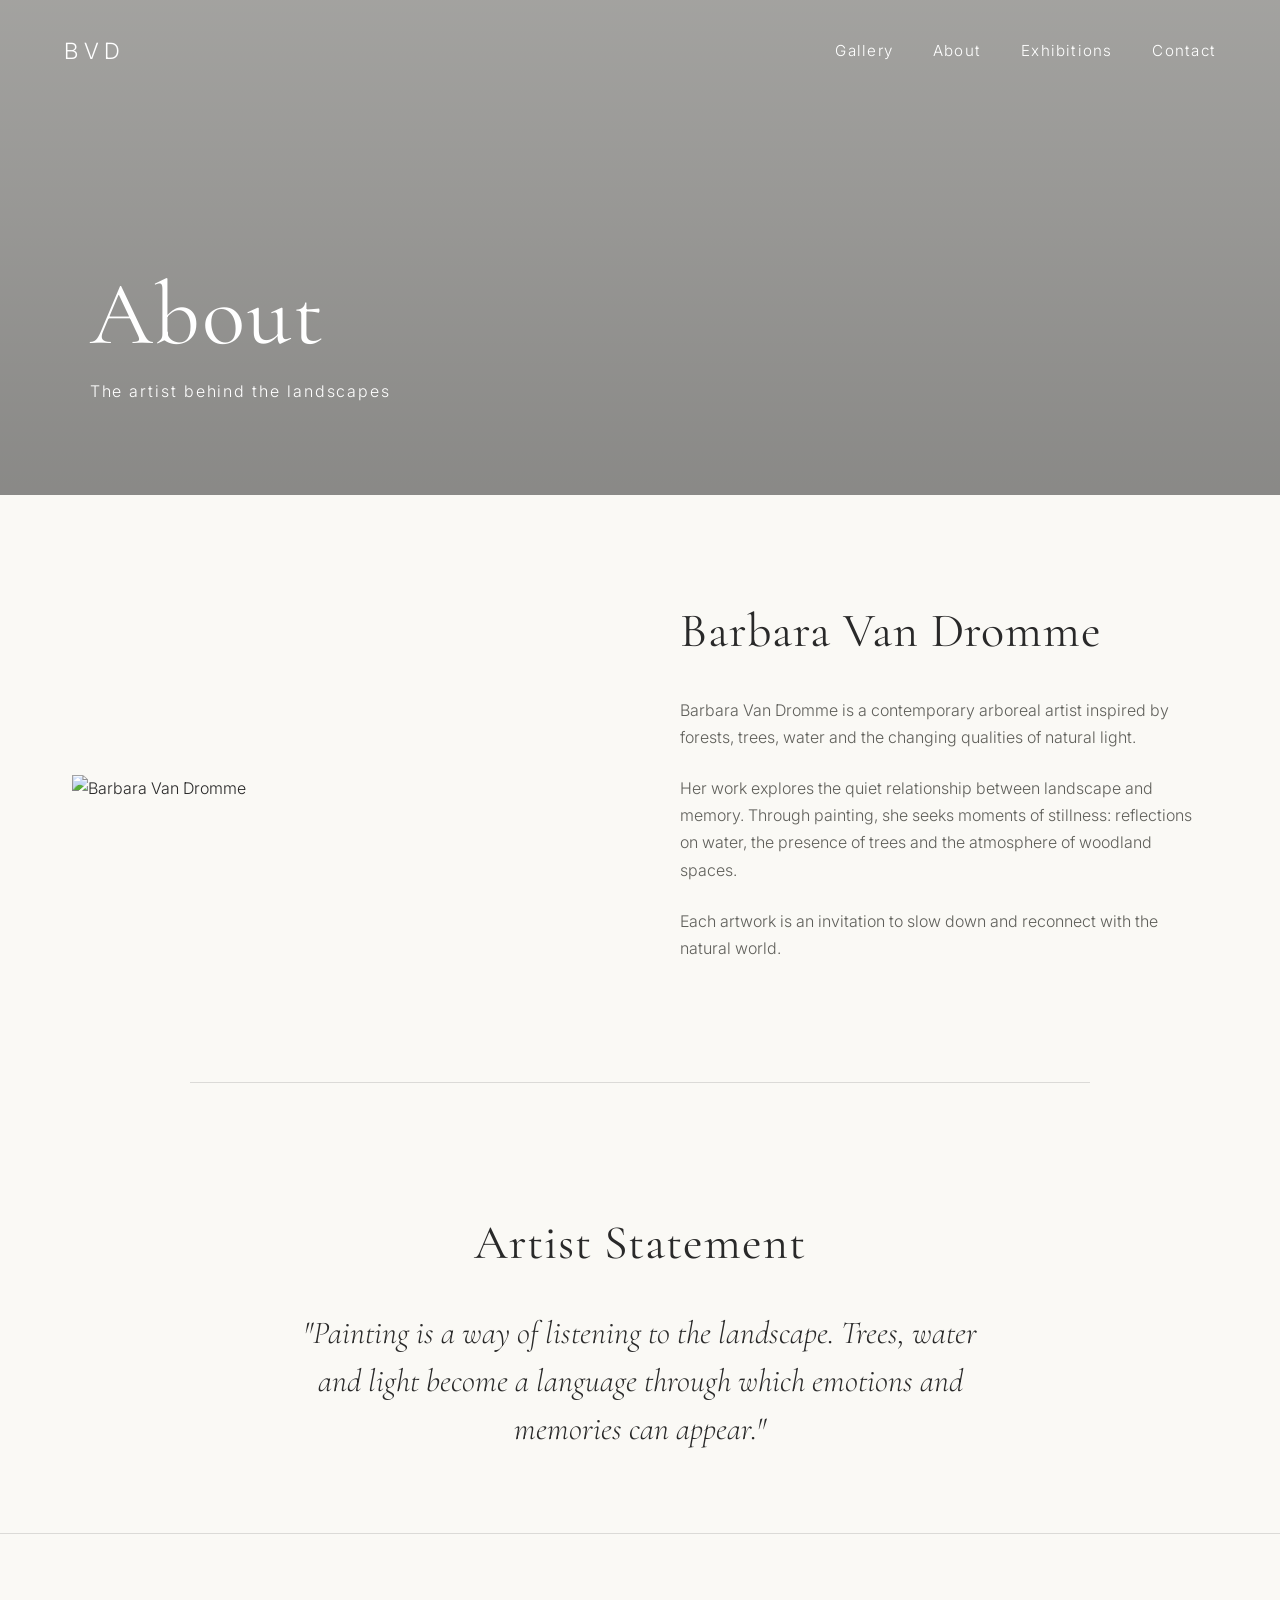
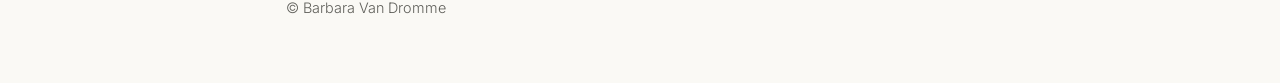
==== about.html @ a3bc7276 "Add files via upload" ====
<!DOCTYPE html>
<html lang="en">

<head>

    <meta charset="UTF-8">

    <meta name="viewport" content="width=device-width, initial-scale=1.0">

	<link rel="icon" type="image/png" href="favicon.png">
	<link rel="icon" href="favicon.ico" type="image/x-icon">

    <title>About | Barbara Van Dromme</title>

    <meta name="description" content="Learn more about Barbara Van Dromme, contemporary arboreal artist creating woodland landscapes, lakescapes and portraits.">

    <link rel="stylesheet" href="css/style.css">

</head>


<body>


<header class="page-header">


    <nav class="navigation">

        <a href="index.html" class="logo">
            BVD
        </a>


        <div class="menu">

            <a href="gallery.html">Gallery</a>

            <a href="about.html">About</a>

            <a href="exhibitions.html">Exhibitions</a>

            <a href="contact.html">Contact</a>

        </div>

    </nav>


    <div class="page-title">

        <h1>
            About
        </h1>

        <p>
            The artist behind the landscapes
        </p>

    </div>


</header>



<main>


<section class="about-content">


    <div class="about-image">

        <img src="images/artist.jpg"
             alt="Barbara Van Dromme">

    </div>



    <div class="about-text">


        <h2>
            Barbara Van Dromme
        </h2>


        <p>
            Barbara Van Dromme is a contemporary arboreal artist inspired by
            forests, trees, water and the changing qualities of natural light.
        </p>


        <p>
            Her work explores the quiet relationship between landscape and
            memory. Through painting, she seeks moments of stillness:
            reflections on water, the presence of trees and the atmosphere
            of woodland spaces.
        </p>


        <p>
            Each artwork is an invitation to slow down and reconnect with
            the natural world.
        </p>


    </div>


</section>



<section class="artist-statement">


    <h2>
        Artist Statement
    </h2>


    <p>
        "Painting is a way of listening to the landscape. Trees, water and
        light become a language through which emotions and memories can appear."
    </p>


</section>



</main>




<footer>

    <p>
        © Barbara Van Dromme
    </p>

</footer>



<script src="js/main.js"></script>


</body>

</html>
---- css/style.css ----
/* =========================================================
   Barbara Van Dromme
   Contemporary Arboreal Artist
   Main stylesheet
   ========================================================= */


/* ---------- Fonts ---------- */

@import url('https://fonts.googleapis.com/css2?family=Cormorant+Garamond:wght@300;400;500;600&family=Inter:wght@300;400;500&display=swap');


/* ---------- General ---------- */

:root {

    --background: #faf9f5;
    --text: #292929;
    --soft-text: #5f5f5a;
    --white: #ffffff;
    --line: rgba(40,40,40,0.15);

}


* {
    box-sizing: border-box;
}


html {
    scroll-behavior: smooth;
}


body {

    margin: 0;

    background: var(--background);

    color: var(--text);

    font-family: "Inter", Arial, sans-serif;

    font-weight: 300;

    line-height: 1.7;

}



/* ---------- Typography ---------- */


h1,
h2 {

    font-family: "Cormorant Garamond", Georgia, serif;

    font-weight: 400;

    letter-spacing: 0.02em;

}


h1 {

    margin: 0;

    font-size: clamp(3rem, 7vw, 6rem);

    line-height: 1.05;

}


h2 {

    font-size: clamp(2rem, 4vw, 3rem);

    margin-bottom: 1.5rem;

}


p {

    max-width: 700px;

}



/* ---------- Hero ---------- */


.hero {

    min-height: 100vh;

    width: 100%;

    position: relative;


    background-image:

    linear-gradient(

        rgba(0,0,0,0.20),

        rgba(0,0,0,0.38)

    ),

    url("../images/hero.jpg");


    background-size: cover;

    background-position: center center;

    background-repeat: no-repeat;


    color: white;

}



/* ---------- Navigation ---------- */


.navigation {

    position: absolute;

    top: 0;

    left: 0;

    width: 100%;


    display: flex;

    justify-content: space-between;

    align-items: center;


    padding: 2rem 5%;

    z-index: 10;

}



.logo {

    color: white;

    text-decoration: none;

    font-size: 1.4rem;

    letter-spacing: 0.25em;

}



.menu {

    display: flex;

    gap: 2.5rem;

}



.menu a {

    color: white;

    text-decoration: none;

    font-size: 0.95rem;

    letter-spacing: 0.08em;

    transition: opacity .3s ease;

}



.menu a:hover {

    opacity: .65;

}



/* ---------- Hero text ---------- */


.hero-content {

    position: absolute;


    left: 7%;

    bottom: 12%;


    max-width: 800px;

}



.subtitle {

    font-size: 1.4rem;

    margin: 1rem 0 0.5rem;

    letter-spacing: 0.08em;

}



.categories {

    font-size: 1rem;

    letter-spacing: 0.12em;

    margin-top: 1rem;

}



/* ---------- Sections ---------- */


main {

    width: 100%;

}



.intro,

.artist-note,

.exhibition-preview {


    max-width: 1100px;

    margin: 0 auto;


    padding: 6rem 2rem;


    text-align: center;

}



.intro p,

.artist-note p,

.exhibition-preview p {

    margin-left: auto;

    margin-right: auto;

}



/* ---------- Collection blocks ---------- */


.collection-preview {


    display: grid;


    grid-template-columns: repeat(3, 1fr);


    gap: 2rem;


    margin-top: 4rem;

}



.collection-preview a {


    display: flex;

    align-items: center;

    justify-content: center;


    min-height: 240px;


    background: white;


    color: var(--text);


    text-decoration: none;


    font-family: "Cormorant Garamond", serif;


    font-size: 2rem;


    transition: transform .3s ease,
                box-shadow .3s ease;


}



.collection-preview a:hover {


    transform: translateY(-6px);


    box-shadow: 0 15px 35px rgba(0,0,0,.08);


}



/* ---------- Links ---------- */


.artist-note a,

.exhibition-preview a {


    display: inline-block;


    margin-top: 1.5rem;


    color: var(--text);


    text-decoration: none;


    border-bottom: 1px solid var(--text);


    padding-bottom: .3rem;


}



/* ---------- Footer ---------- */


footer {


    text-align: center;


    padding: 3rem 1rem;


    border-top: 1px solid var(--line);


    font-size: .9rem;


    color: var(--soft-text);


}



/* ---------- Responsive ---------- */


@media (max-width: 900px) {


    .menu {

        gap: 1rem;

    }


    .collection-preview {

        grid-template-columns: 1fr;

    }


}



@media (max-width: 650px) {



    .navigation {

        padding: 1.5rem;

    }



    .menu {

        display: none;

    }



    .hero {


        background-position: 55% center;

    }



    .hero-content {

        left: 5%;

        right: 5%;

        bottom: 10%;

    }



    .subtitle {

        font-size: 1.1rem;

    }



    .categories {

        font-size: .85rem;

    }



}

/* =========================================================
   Gallery and internal pages
   ========================================================= */


/* ---------- Internal page header ---------- */


.page-header {

    min-height: 55vh;

    position: relative;

    background:

    linear-gradient(
        rgba(0,0,0,0.35),
        rgba(0,0,0,0.45)
    ),

    url("../images/hero.jpg");


    background-size: cover;

    background-position: center;

    color: white;

}



.page-title {

    position: absolute;

    left: 7%;

    bottom: 15%;

}



.page-title h1 {

    margin-bottom: 1rem;

}



.page-title p {

    letter-spacing: 0.12em;

    font-size: 1rem;

}



/* ---------- Gallery page ---------- */


.gallery-page {

    width: 100%;

}



.collection {

    max-width: 1200px;

    margin: 0 auto;

    padding: 6rem 2rem;

}



.collection:not(:last-child) {

    border-bottom: 1px solid var(--line);

}



.collection h2 {

    text-align: center;

}



.collection-intro {

    text-align: center;

    margin: 0 auto 3rem;

    color: var(--soft-text);

}



/* ---------- Artwork grid ---------- */


.art-grid {

    display: grid;

    grid-template-columns: repeat(3, 1fr);

    gap: 2.5rem;

}



.artwork {

    background: white;

    overflow: hidden;

}



.artwork img {

    width: 100%;

    display: block;

    aspect-ratio: 4 / 5;

    object-fit: cover;

    transition: transform .5s ease;

}



.artwork:hover img {

    transform: scale(1.03);

}



.art-info {

    padding: 1.5rem;

}



.art-info h3 {

    font-family: "Cormorant Garamond", serif;

    font-size: 1.7rem;

    font-weight: 400;

    margin: 0 0 .5rem;

}



.art-info p {

    color: var(--soft-text);

    font-size: .9rem;

}



/* ---------- Responsive gallery ---------- */


@media (max-width: 1000px) {


    .art-grid {

        grid-template-columns: repeat(2, 1fr);

    }


}



@media (max-width: 650px) {


    .page-header {

        min-height: 45vh;

    }


    .page-title {

        left: 5%;

        right: 5%;

        bottom: 12%;

    }


    .collection {

        padding: 4rem 1.5rem;

    }


    .art-grid {

        grid-template-columns: 1fr;

    }


}

/* =========================================================
   About page
   ========================================================= */


.about-content {

    max-width: 1200px;

    margin: 0 auto;

    padding: 6rem 2rem;


    display: grid;

    grid-template-columns: 1fr 1fr;

    gap: 5rem;

    align-items: center;

}



.about-image img {

    width: 100%;

    display: block;

}



.about-text h2 {

    margin-top: 0;

}



.about-text p {

    margin-bottom: 1.5rem;

    color: var(--soft-text);

}



.artist-statement {

    max-width: 900px;

    margin: 0 auto;

    padding: 5rem 2rem;


    text-align: center;


    border-top: 1px solid var(--line);

}



.artist-statement p {

    margin: auto;


    font-family: "Cormorant Garamond", serif;


    font-size: 2rem;


    font-style: italic;

    line-height: 1.5;

}




@media (max-width: 850px) {


    .about-content {

        grid-template-columns: 1fr;

        gap: 3rem;

    }


}

/* =========================================================
   Lightbox
   ========================================================= */


.lightbox {

position: fixed;

inset: 0;

background: rgba(0,0,0,.85);

display: flex;

align-items: center;

justify-content: center;

opacity: 0;

visibility: hidden;

transition: .3s ease;

z-index: 1000;

}



.lightbox.active {

opacity: 1;

visibility: visible;

}



.lightbox img {

max-width: 90%;

max-height: 90%;

}



.lightbox .close {

position: absolute;

top: 2rem;

right: 3rem;

color: white;

font-size: 3rem;

cursor: pointer;

}
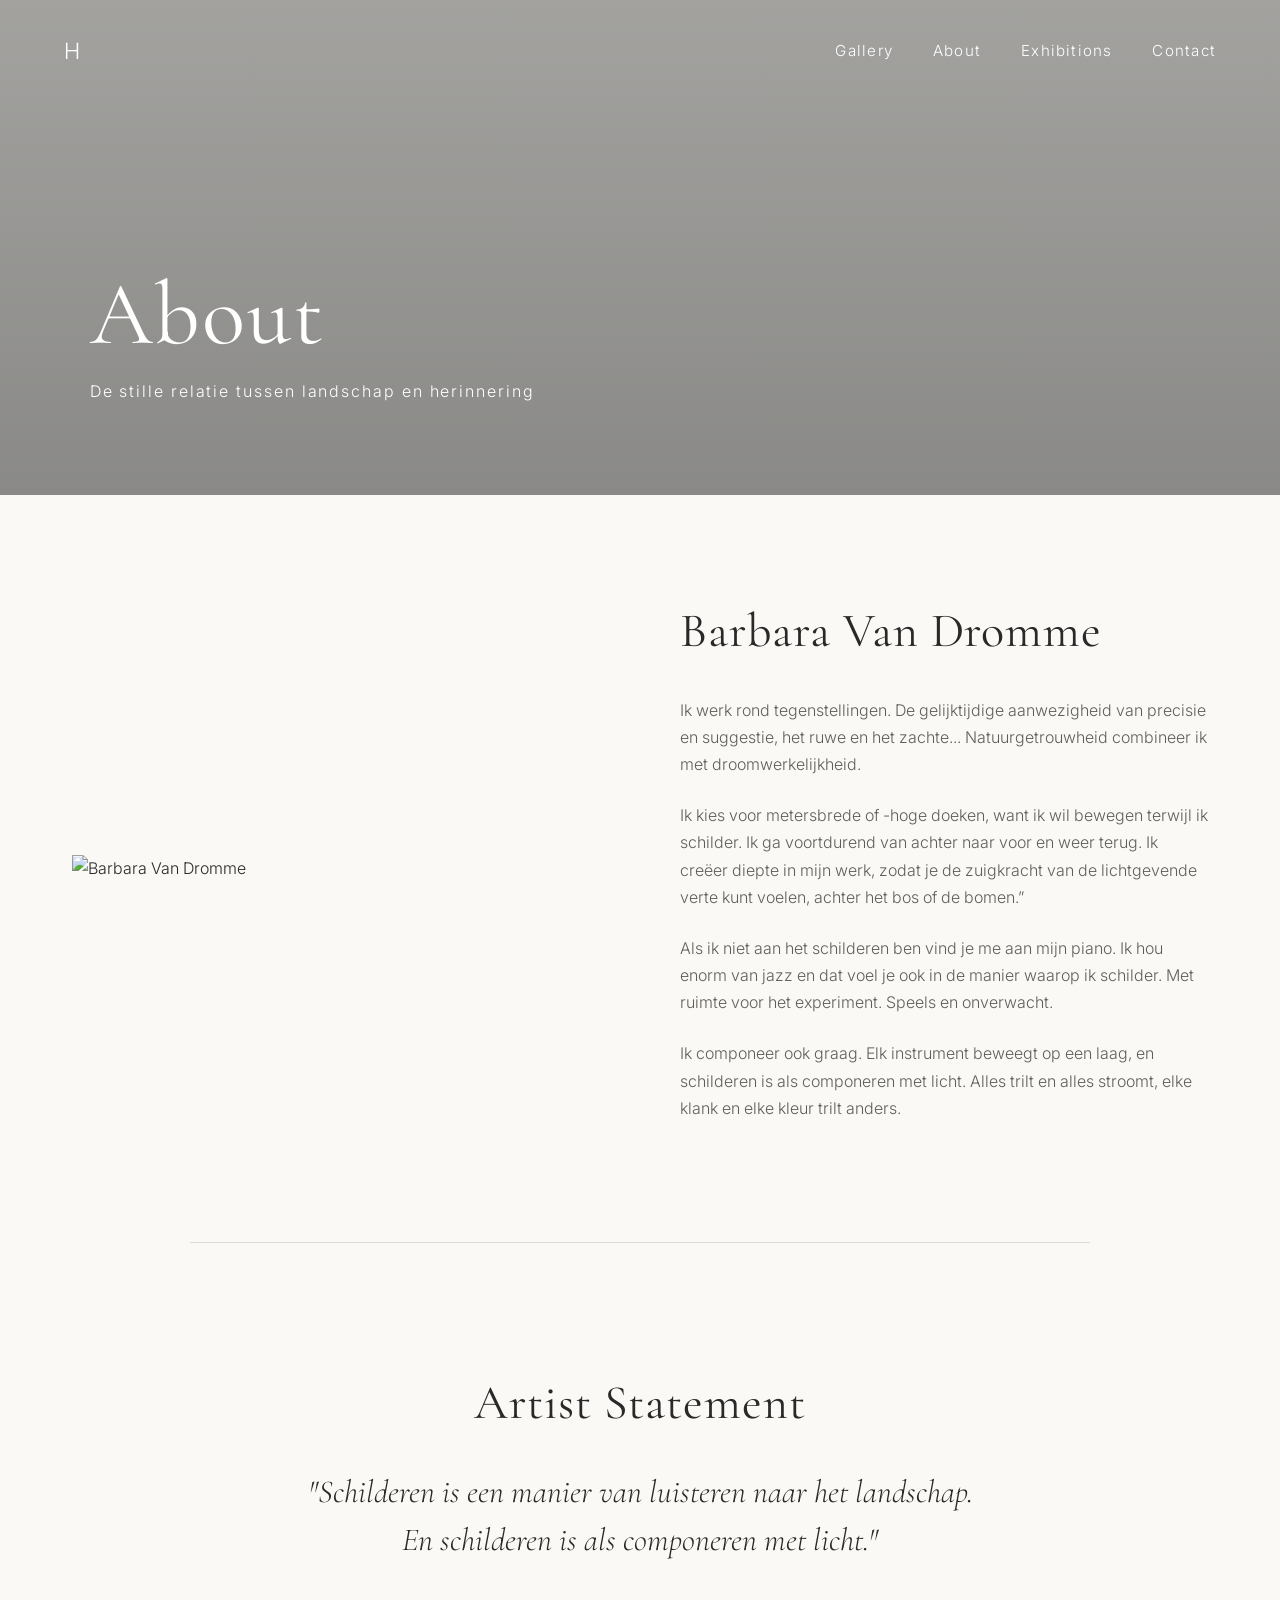
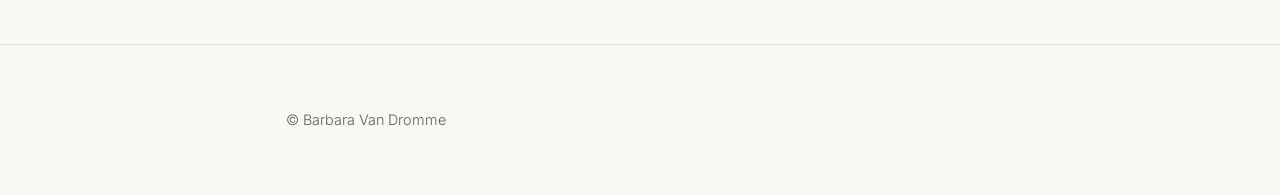
==== commit b1fff3e8: "Add files via upload" ====
--- a/about.html
+++ b/about.html
@@ -1,155 +1,155 @@
-<!DOCTYPE html>
-<html lang="en">
-
-<head>
-
-    <meta charset="UTF-8">
-
-    <meta name="viewport" content="width=device-width, initial-scale=1.0">
-
-	<link rel="icon" type="image/png" href="favicon.png">
-	<link rel="icon" href="favicon.ico" type="image/x-icon">
-
-    <title>About | Barbara Van Dromme</title>
-
-    <meta name="description" content="Learn more about Barbara Van Dromme, contemporary arboreal artist creating woodland landscapes, lakescapes and portraits.">
-
-    <link rel="stylesheet" href="css/style.css">
-
-</head>
-
-
-<body>
-
-
-<header class="page-header">
-
-
-    <nav class="navigation">
-
-        <a href="index.html" class="logo">
-            BVD
-        </a>
-
-
-        <div class="menu">
-
-            <a href="gallery.html">Gallery</a>
-
-            <a href="about.html">About</a>
-
-            <a href="exhibitions.html">Exhibitions</a>
-
-            <a href="contact.html">Contact</a>
-
-        </div>
-
-    </nav>
-
-
-    <div class="page-title">
-
-        <h1>
-            About
-        </h1>
-
-        <p>
-            The artist behind the landscapes
-        </p>
-
-    </div>
-
-
-</header>
-
-
-
-<main>
-
-
-<section class="about-content">
-
-
-    <div class="about-image">
-
-        <img src="images/artist.jpg"
-             alt="Barbara Van Dromme">
-
-    </div>
-
-
-
-    <div class="about-text">
-
-
-        <h2>
-            Barbara Van Dromme
-        </h2>
-
-
-        <p>
-            Barbara Van Dromme is a contemporary arboreal artist inspired by
-            forests, trees, water and the changing qualities of natural light.
-        </p>
-
-
-        <p>
-            Her work explores the quiet relationship between landscape and
-            memory. Through painting, she seeks moments of stillness:
-            reflections on water, the presence of trees and the atmosphere
-            of woodland spaces.
-        </p>
-
-
-        <p>
-            Each artwork is an invitation to slow down and reconnect with
-            the natural world.
-        </p>
-
-
-    </div>
-
-
-</section>
-
-
-
-<section class="artist-statement">
-
-
-    <h2>
-        Artist Statement
-    </h2>
-
-
-    <p>
-        "Painting is a way of listening to the landscape. Trees, water and
-        light become a language through which emotions and memories can appear."
-    </p>
-
-
-</section>
-
-
-
-</main>
-
-
-
-
-<footer>
-
-    <p>
-        © Barbara Van Dromme
-    </p>
-
-</footer>
-
-
-
-<script src="js/main.js"></script>
-
-
-</body>
-
+<!DOCTYPE html>
+<html lang="en">
+
+<head>
+
+    <meta charset="UTF-8">
+
+    <meta name="viewport" content="width=device-width, initial-scale=1.0">
+
+	<link rel="icon" type="image/png" href="favicon.png">
+	<link rel="icon" href="favicon.ico" type="image/x-icon">
+
+    <title>About | Barbara Van Dromme</title>
+
+    <meta name="description" content="Learn more about Barbara Van Dromme, contemporary arboreal artist creating woodland landscapes, lakescapes and portraits.">
+
+    <link rel="stylesheet" href="css/style.css">
+
+</head>
+
+
+<body>
+
+
+<header class="page-header">
+
+
+    <nav class="navigation">
+
+        <a href="index.html" class="logo">
+            H
+        </a>
+
+
+        <div class="menu">
+
+            <a href="gallery.html">Gallery</a>
+
+            <a href="about.html">About</a>
+
+            <a href="exhibitions.html">Exhibitions</a>
+
+            <a href="contact.html">Contact</a>
+
+        </div>
+
+    </nav>
+
+
+    <div class="page-title">
+
+        <h1>
+            About
+        </h1>
+
+        <p>
+            De stille relatie tussen landschap en herinnering
+        </p>
+
+    </div>
+
+
+</header>
+
+
+
+<main>
+
+
+<section class="about-content">
+
+
+    <div class="about-image">
+
+        <img src="images/artist.jpg"
+             alt="Barbara Van Dromme">
+
+    </div>
+
+
+
+    <div class="about-text">
+
+
+        <h2>
+            Barbara Van Dromme
+        </h2>
+
+		<p>Ik werk rond tegenstellingen. De gelijktijdige aanwezigheid van precisie en suggestie, het ruwe en het zachte... Natuurgetrouwheid combineer ik met droomwerkelijkheid. </p>
+
+        <p>
+		Ik kies voor metersbrede of -hoge doeken, want ik wil bewegen terwijl ik schilder.
+		Ik ga voortdurend van achter naar voor en weer terug.
+		Ik creëer diepte in mijn werk, zodat je de zuigkracht van de lichtgevende verte kunt voelen, achter het bos of de bomen.”
+        </p>
+
+
+        <p>
+		Als ik niet aan het schilderen ben vind je me aan mijn piano. Ik hou enorm van jazz en dat voel je ook in de manier waarop ik schilder.
+		Met ruimte voor het experiment. Speels en onverwacht.
+        </p>
+
+
+        <p>
+		Ik componeer ook graag.
+		Elk instrument beweegt op een laag, en schilderen is als componeren met licht.
+		Alles trilt en alles stroomt, elke klank en elke kleur trilt anders.
+        </p>
+
+
+    </div>
+
+
+</section>
+
+
+
+<section class="artist-statement">
+
+
+    <h2>
+        Artist Statement
+    </h2>
+
+
+    <p>
+        "Schilderen is een manier van luisteren naar het landschap. En schilderen is als componeren met licht."
+    </p>
+
+
+</section>
+
+
+
+</main>
+
+
+
+
+<footer>
+
+    <p>
+        © Barbara Van Dromme
+    </p>
+
+</footer>
+
+
+
+<script src="js/main.js"></script>
+
+
+</body>
+
 </html>
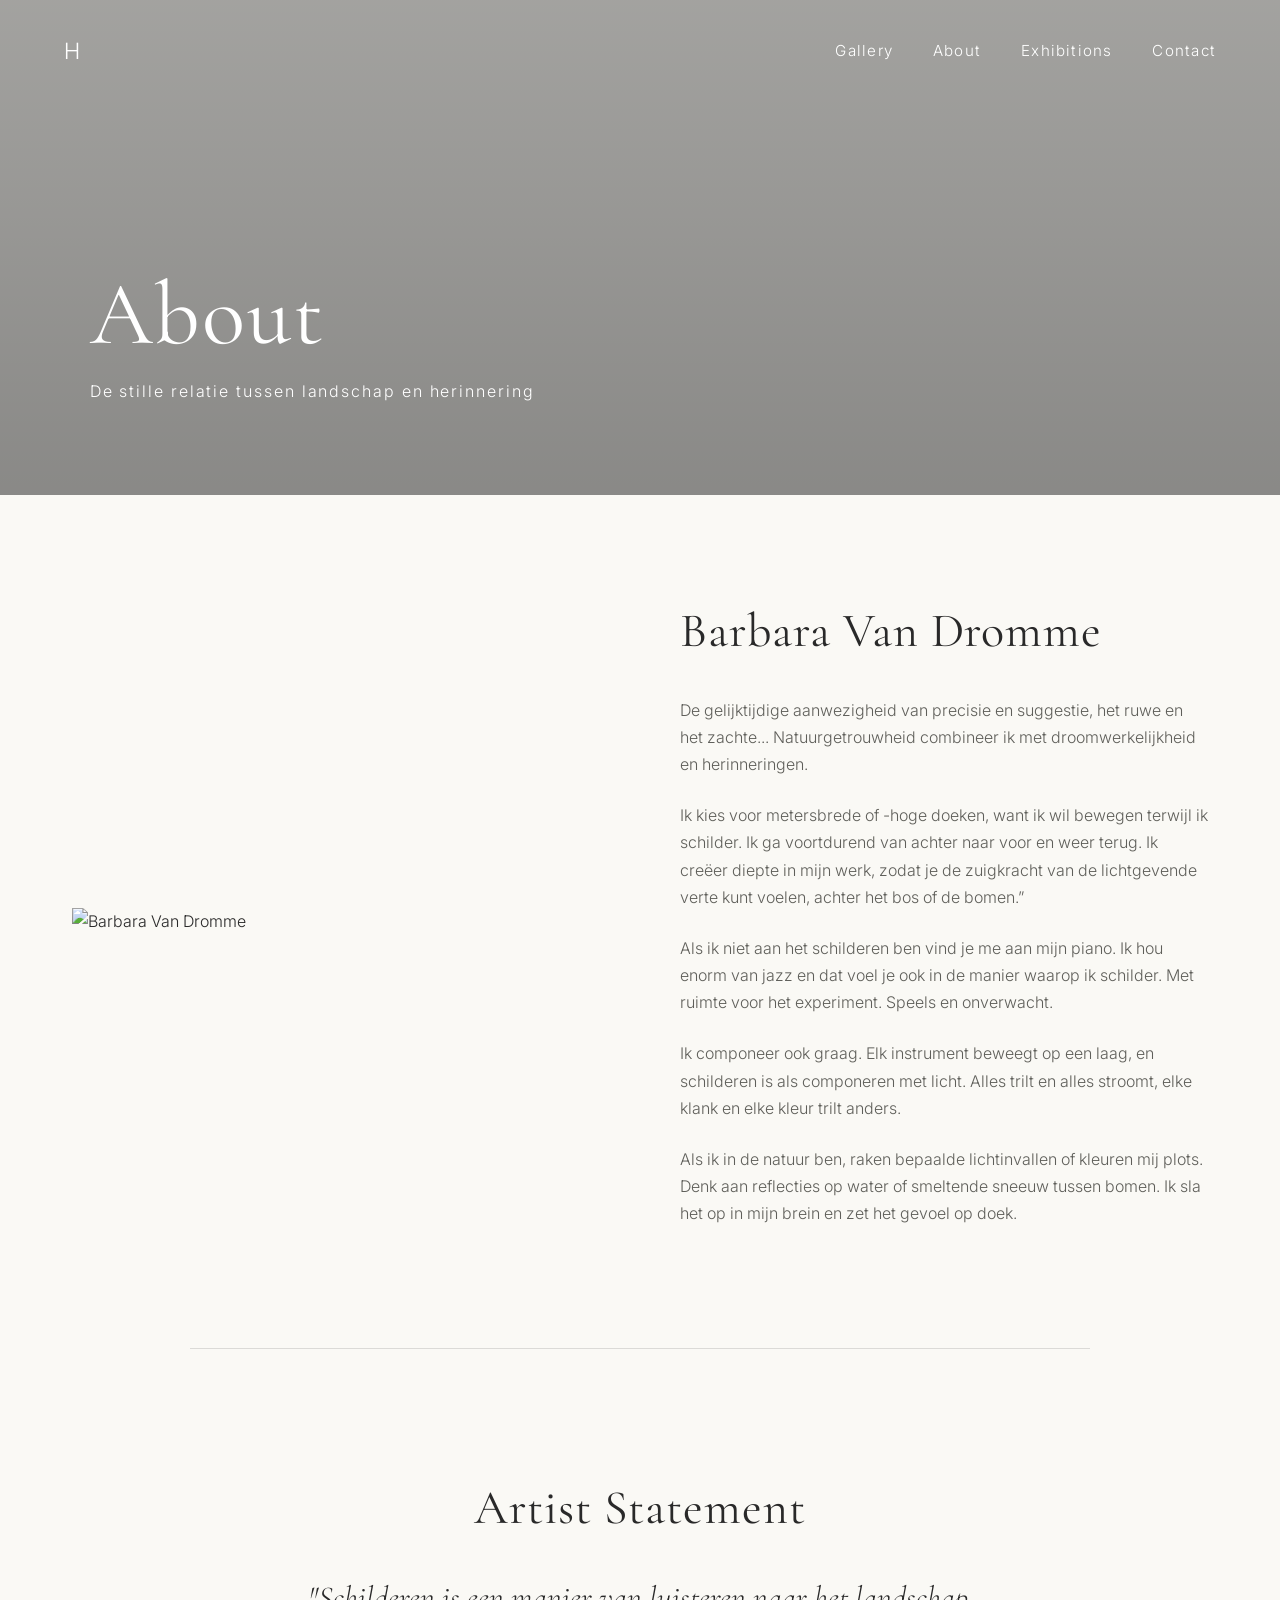
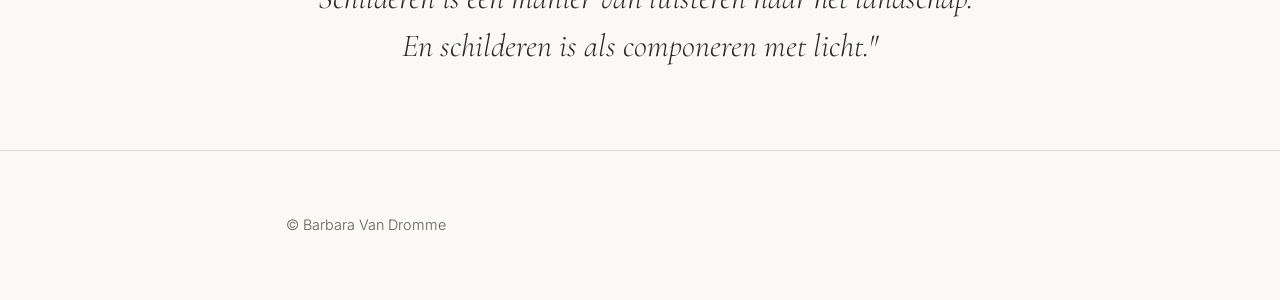
==== commit 90ea77b8: "Add files via upload" ====
--- a/about.html
+++ b/about.html
@@ -86,28 +86,25 @@
             Barbara Van Dromme
         </h2>
 
-		<p>Ik werk rond tegenstellingen. De gelijktijdige aanwezigheid van precisie en suggestie, het ruwe en het zachte... Natuurgetrouwheid combineer ik met droomwerkelijkheid. </p>
-
+		<p>De gelijktijdige aanwezigheid van precisie en suggestie, het ruwe en het zachte... Natuurgetrouwheid combineer ik met droomwerkelijkheid en herinneringen. 
+		</p>
         <p>
 		Ik kies voor metersbrede of -hoge doeken, want ik wil bewegen terwijl ik schilder.
 		Ik ga voortdurend van achter naar voor en weer terug.
 		Ik creëer diepte in mijn werk, zodat je de zuigkracht van de lichtgevende verte kunt voelen, achter het bos of de bomen.”
         </p>
-
-
         <p>
 		Als ik niet aan het schilderen ben vind je me aan mijn piano. Ik hou enorm van jazz en dat voel je ook in de manier waarop ik schilder.
 		Met ruimte voor het experiment. Speels en onverwacht.
         </p>
-
-
         <p>
 		Ik componeer ook graag.
 		Elk instrument beweegt op een laag, en schilderen is als componeren met licht.
 		Alles trilt en alles stroomt, elke klank en elke kleur trilt anders.
         </p>
-
-
+		<p>
+		Als ik in de natuur ben, raken bepaalde lichtinvallen of kleuren mij plots. Denk aan reflecties op water of smeltende sneeuw tussen bomen. Ik sla het op in mijn brein en zet het gevoel op doek.
+		</p>
     </div>
 
 
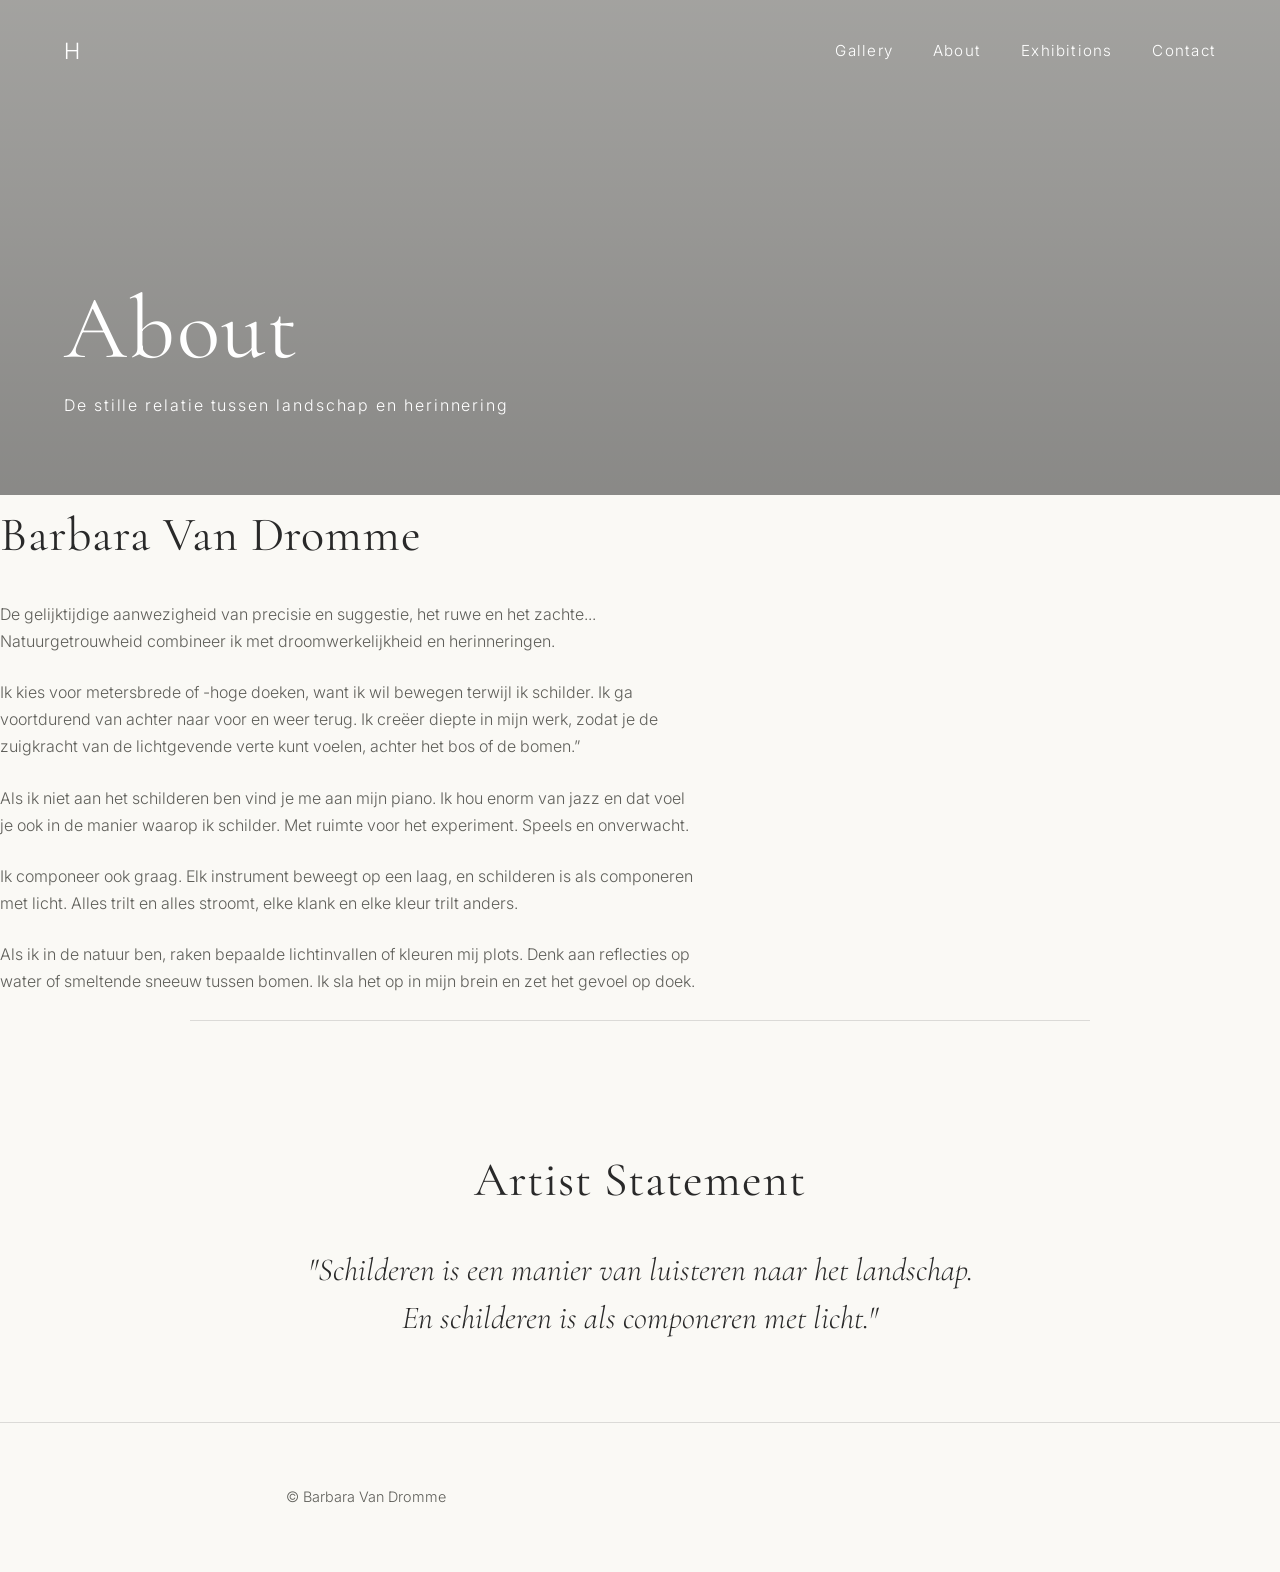
==== commit 08e8df41: "Add files via upload" ====
--- a/about.html
+++ b/about.html
@@ -7,8 +7,9 @@
 
     <meta name="viewport" content="width=device-width, initial-scale=1.0">
 
-	<link rel="icon" type="image/png" href="favicon.png">
-	<link rel="icon" href="favicon.ico" type="image/x-icon">
+	<link rel="icon" href="/favicon.ico" sizes="any">
+	<link rel="icon" type="image/png" sizes="32x32" href="/favicon.png">
+	<link rel="apple-touch-icon" href="/apple-touch-icon.png">
 
     <title>About | Barbara Van Dromme</title>
 
@@ -70,12 +71,7 @@
 <section class="about-content">
 
 
-    <div class="about-image">
-
-        <img src="images/artist.jpg"
-             alt="Barbara Van Dromme">
-
-    </div>
+    <div class="about-image"> </div>
 
 
 
@@ -93,11 +89,11 @@
 		Ik ga voortdurend van achter naar voor en weer terug.
 		Ik creëer diepte in mijn werk, zodat je de zuigkracht van de lichtgevende verte kunt voelen, achter het bos of de bomen.”
         </p>
-        <p>
+      <p>
 		Als ik niet aan het schilderen ben vind je me aan mijn piano. Ik hou enorm van jazz en dat voel je ook in de manier waarop ik schilder.
 		Met ruimte voor het experiment. Speels en onverwacht.
         </p>
-        <p>
+      <p>
 		Ik componeer ook graag.
 		Elk instrument beweegt op een laag, en schilderen is als componeren met licht.
 		Alles trilt en alles stroomt, elke klank en elke kleur trilt anders.
--- a/css/style.css
+++ b/css/style.css
@@ -300,6 +300,91 @@
 
 /* ---------- Collection blocks ---------- */
 
+.category-card{
+
+    position:relative;
+
+    display:block;
+
+    overflow:hidden;
+
+    margin:7rem auto;
+
+    text-decoration:none;
+
+}
+
+.category-card img{
+
+    width:100%;
+
+    display:block;
+
+    transition:
+        transform .6s ease,
+        filter .6s ease;
+
+}
+
+.overlay{
+
+    position:absolute;
+
+    inset:0;
+
+    display:flex;
+
+    justify-content:center;
+
+	align-items: flex-end;
+
+	padding-bottom: 12%;
+
+    transition:background .6s ease;
+
+}
+
+.overlay h2{
+
+    color:rgba(255,255,255,.88);
+
+    font-family:"Cormorant Garamond", serif;
+
+    font-size:clamp(2rem,5vw,4rem);
+
+    font-weight:400;
+
+    letter-spacing:.12em;
+
+    text-transform:uppercase;
+
+    text-shadow:0 2px 14px rgba(0,0,0,.30);
+
+    transition:
+        transform .45s ease,
+        color .45s ease,
+        letter-spacing .45s ease;
+
+}
+
+.category-card:hover img{
+
+    transform:scale(1.015);
+
+    filter:brightness(.92);
+
+}
+
+.category-card:hover .overlay h2{
+
+    transform:translateY(-3px);
+
+    color:white;
+
+    letter-spacing:.15em;
+
+}
+
 
 .collection-preview {
 
@@ -583,11 +668,11 @@
 
 .collection {
 
-    max-width: 1200px;
-
-    margin: 0 auto;
-
-    padding: 6rem 2rem;
+    max-width: 1450px;
+
+    margin: auto;
+
+    padding: 8rem 4rem;
 
 }
 
@@ -605,17 +690,25 @@
 
     text-align: center;
 
+    margin-bottom: 1rem;
+
+    font-size: 3rem;
+
+    font-weight: 300;
+
 }
 
 
 
 .collection-intro {
 
+    max-width: 700px;
+
+    margin: auto auto 5rem;
+
     text-align: center;
 
-    margin: 0 auto 3rem;
-
-    color: var(--soft-text);
+    color: #777;
 
 }
 
@@ -626,11 +719,9 @@
 
 .art-grid {
 
-    display: grid;
-
-    grid-template-columns: repeat(3, 1fr);
-
-    gap: 2.5rem;
+    column-count: 3;
+
+    column-gap: 4rem;
 
 }
 
@@ -638,25 +729,30 @@
 
 .artwork {
 
-    background: white;
-
-    overflow: hidden;
-
-}
-
+    display: inline-block;
+
+    width: 100%;
+
+    margin-bottom: 4rem;
+
+    break-inside: avoid;
+
+}
 
 
 .artwork img {
 
     width: 100%;
 
+    height: auto;
+
     display: block;
 
-    aspect-ratio: 4 / 5;
-
-    object-fit: cover;
-
-    transition: transform .5s ease;
+    cursor: pointer;
+
+    transition:
+        transform .35s ease,
+        opacity .35s ease;
 
 }
 
@@ -664,7 +760,9 @@
 
 .artwork:hover img {
 
-    transform: scale(1.03);
+    transform: scale(1.01);
+
+    opacity: .96;
 
 }
 
@@ -672,7 +770,7 @@
 
 .art-info {
 
-    padding: 1.5rem;
+    padding-top: 1rem;
 
 }
 
@@ -682,11 +780,13 @@
 
     font-family: "Cormorant Garamond", serif;
 
-    font-size: 1.7rem;
-
-    font-weight: 400;
-
-    margin: 0 0 .5rem;
+    font-size: 1.45rem;
+
+    font-weight: 500;
+
+    margin: 0;
+
+    letter-spacing: .02em;
 
 }
 
@@ -694,9 +794,15 @@
 
 .art-info p {
 
-    color: var(--soft-text);
-
-    font-size: .9rem;
+    margin-top: .4rem;
+
+    color: #777;
+
+    font-size: .85rem;
+
+    letter-spacing: .05em;
+
+    text-transform: uppercase;
 
 }
 
@@ -707,13 +813,11 @@
 
 @media (max-width: 1000px) {
 
-
     .art-grid {
 
-        grid-template-columns: repeat(2, 1fr);
-
-    }
-
+        column-count: 2;
+
+    }
 
 }
 
@@ -721,12 +825,15 @@
 
 @media (max-width: 650px) {
 
-
-    .page-header {
-
-        min-height: 45vh;
-
-    }
+    ...
+
+    .art-grid {
+
+        column-count: 1;
+
+    }
+
+}
 
 
     .page-title {
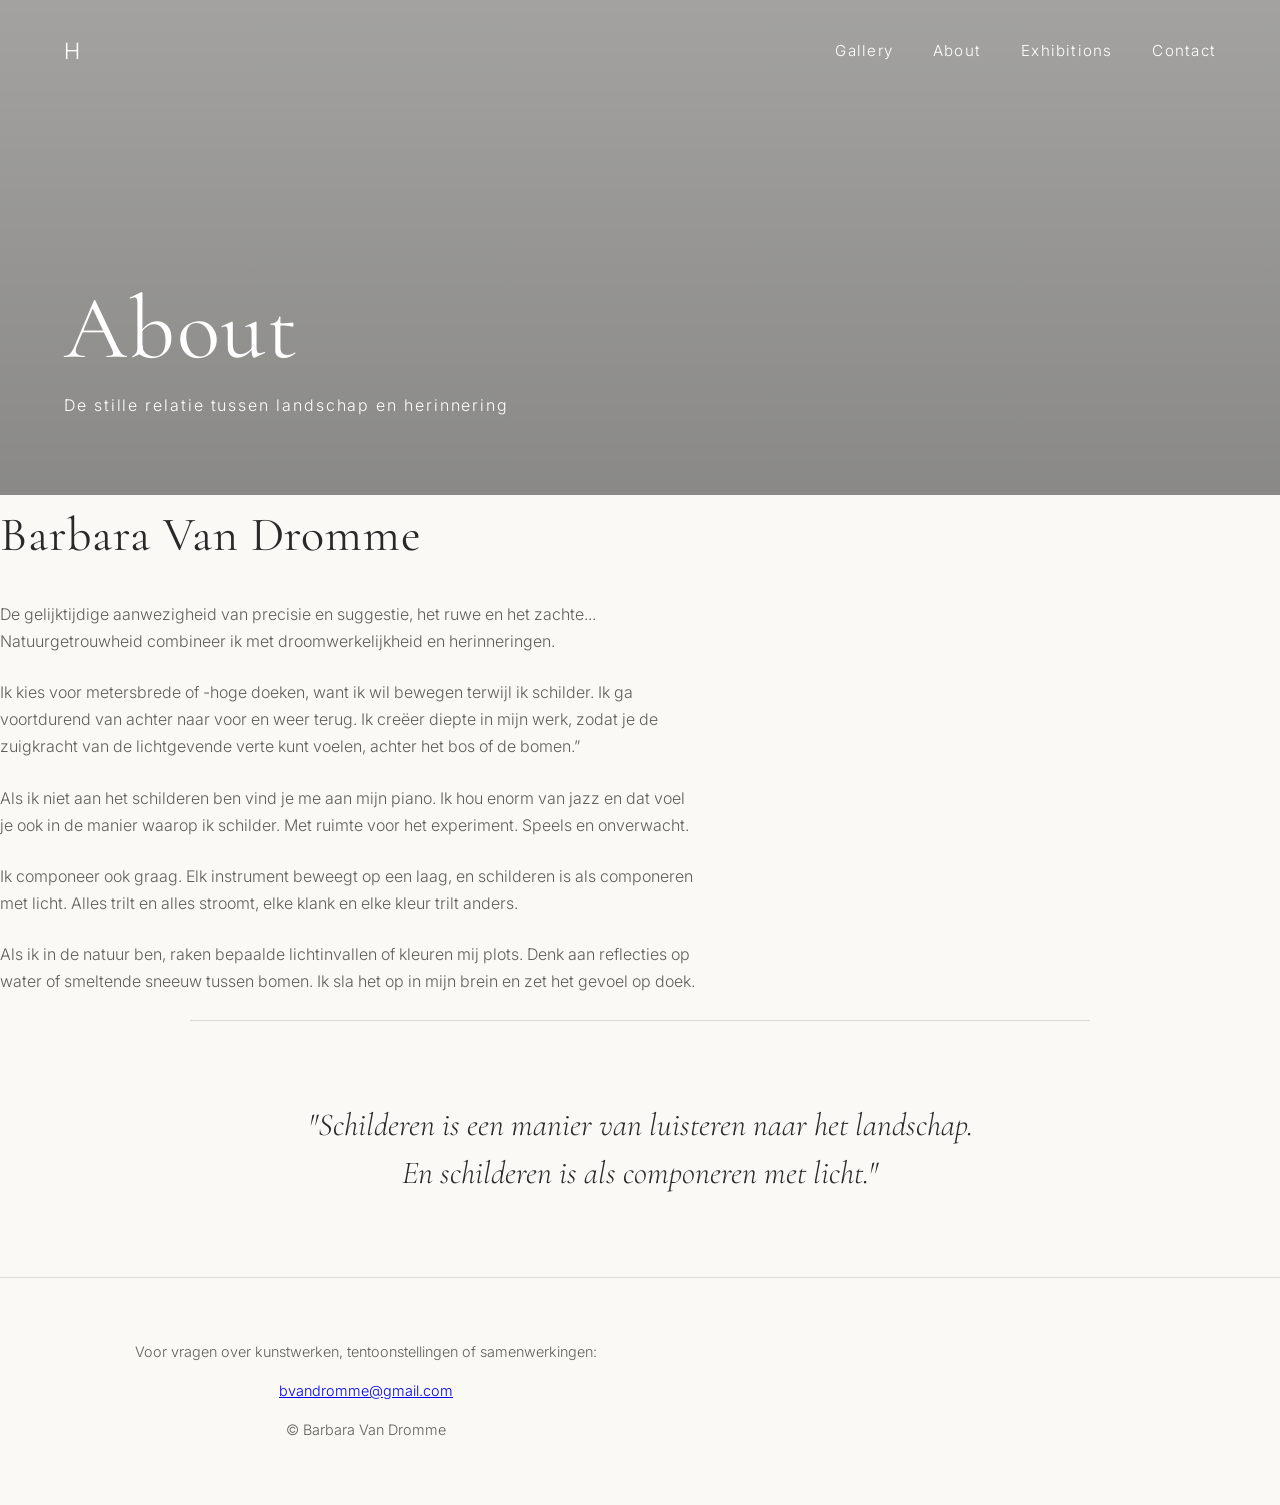
==== commit 8626a7f6: "Add files via upload" ====
--- a/about.html
+++ b/about.html
@@ -110,12 +110,6 @@
 
 <section class="artist-statement">
 
-
-    <h2>
-        Artist Statement
-    </h2>
-
-
     <p>
         "Schilderen is een manier van luisteren naar het landschap. En schilderen is als componeren met licht."
     </p>
@@ -132,9 +126,19 @@
 
 <footer>
 
-    <p>
-        © Barbara Van Dromme
-    </p>
+	<p>
+Voor vragen over kunstwerken, tentoonstellingen of samenwerkingen:
+</p>
+
+<p>
+<a href="mailto:bvandromme@gmail.com">
+bvandromme@gmail.com
+</a>
+</p>
+
+<p>
+    © Barbara Van Dromme
+</p>
 
 </footer>
 
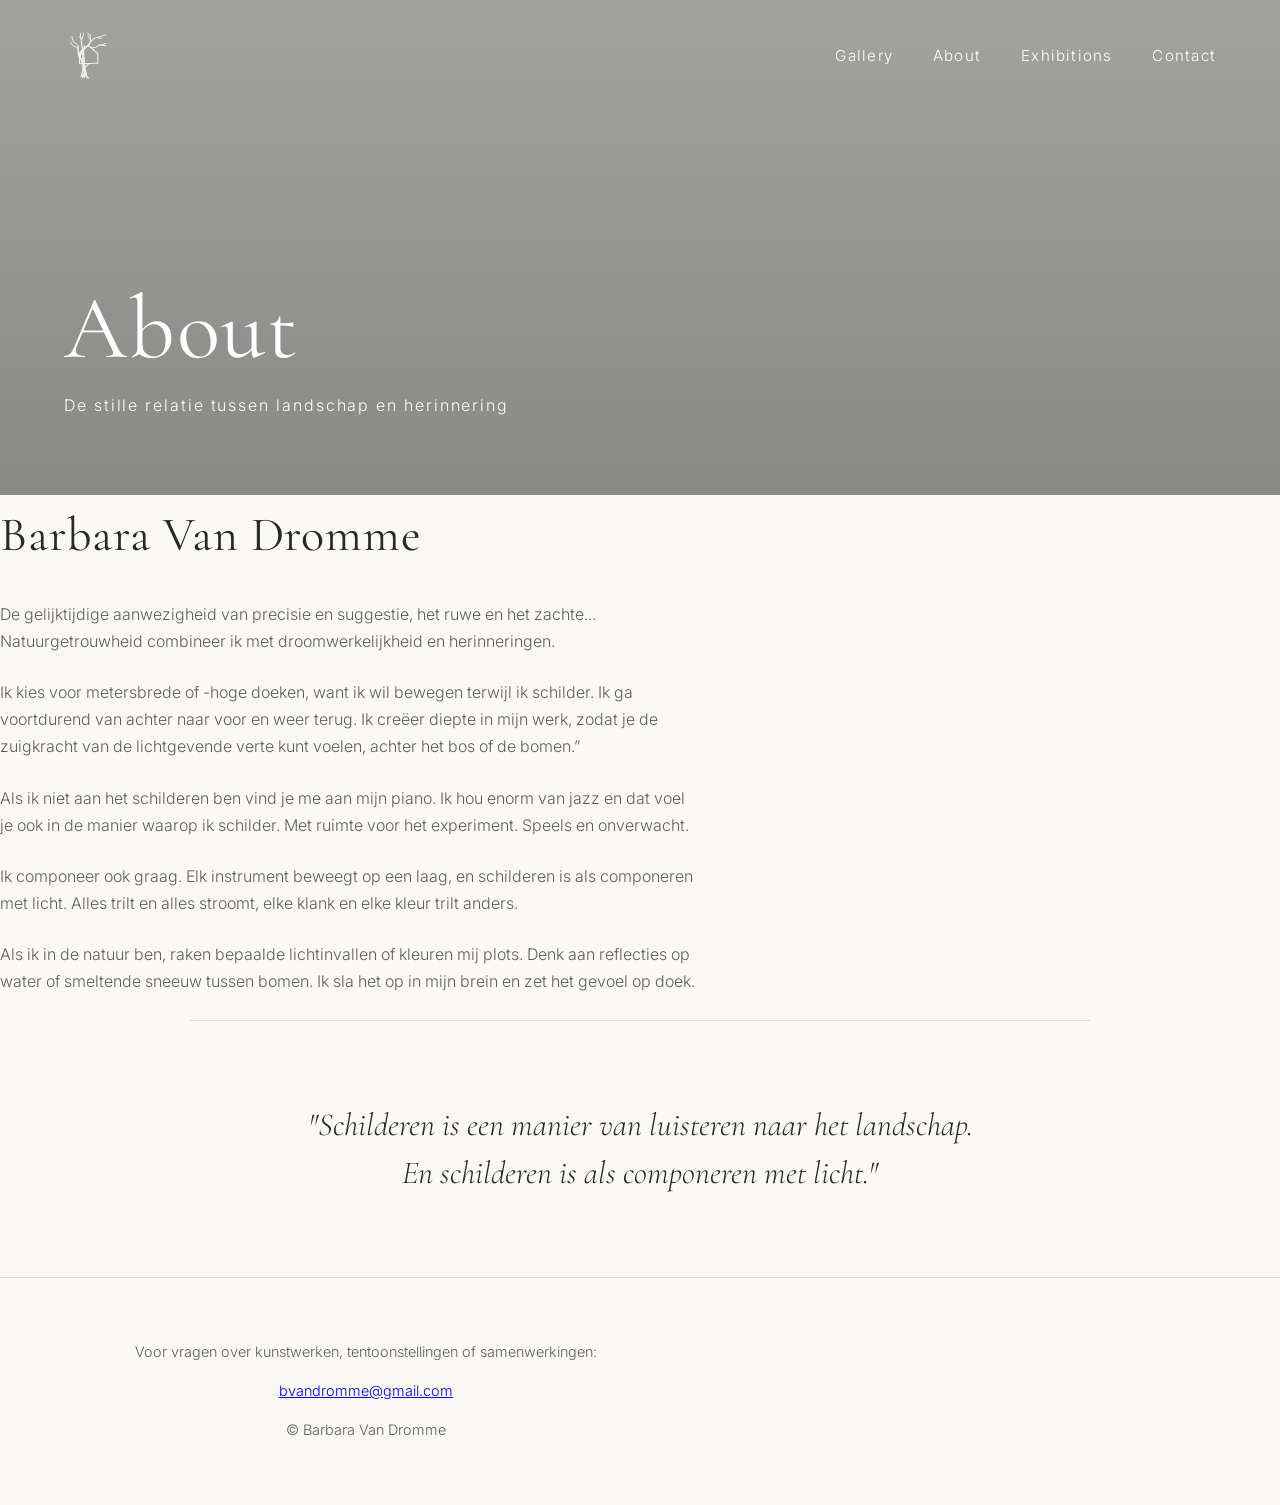
==== commit f3edb824: "Add files via upload" ====
--- a/about.html
+++ b/about.html
@@ -28,8 +28,8 @@
 
     <nav class="navigation">
 
-        <a href="index.html" class="logo">
-            H
+        <a href="index.html" class="home-button">
+            <img src="images/home.png" alt="Home" width="48" height="48">
         </a>
 
 
--- a/css/style.css
+++ b/css/style.css
@@ -93,6 +93,20 @@
 }
 
 
+.home-button img {
+    border: none;
+    vertical-align: middle;
+ 	opacity: 0.85;
+    transition: opacity 0.2s ease;
+}
+
+.home-button img:hover {
+    opacity: 1;
+}
+
+
+
+
 
 /* ---------- Hero ---------- */
 
